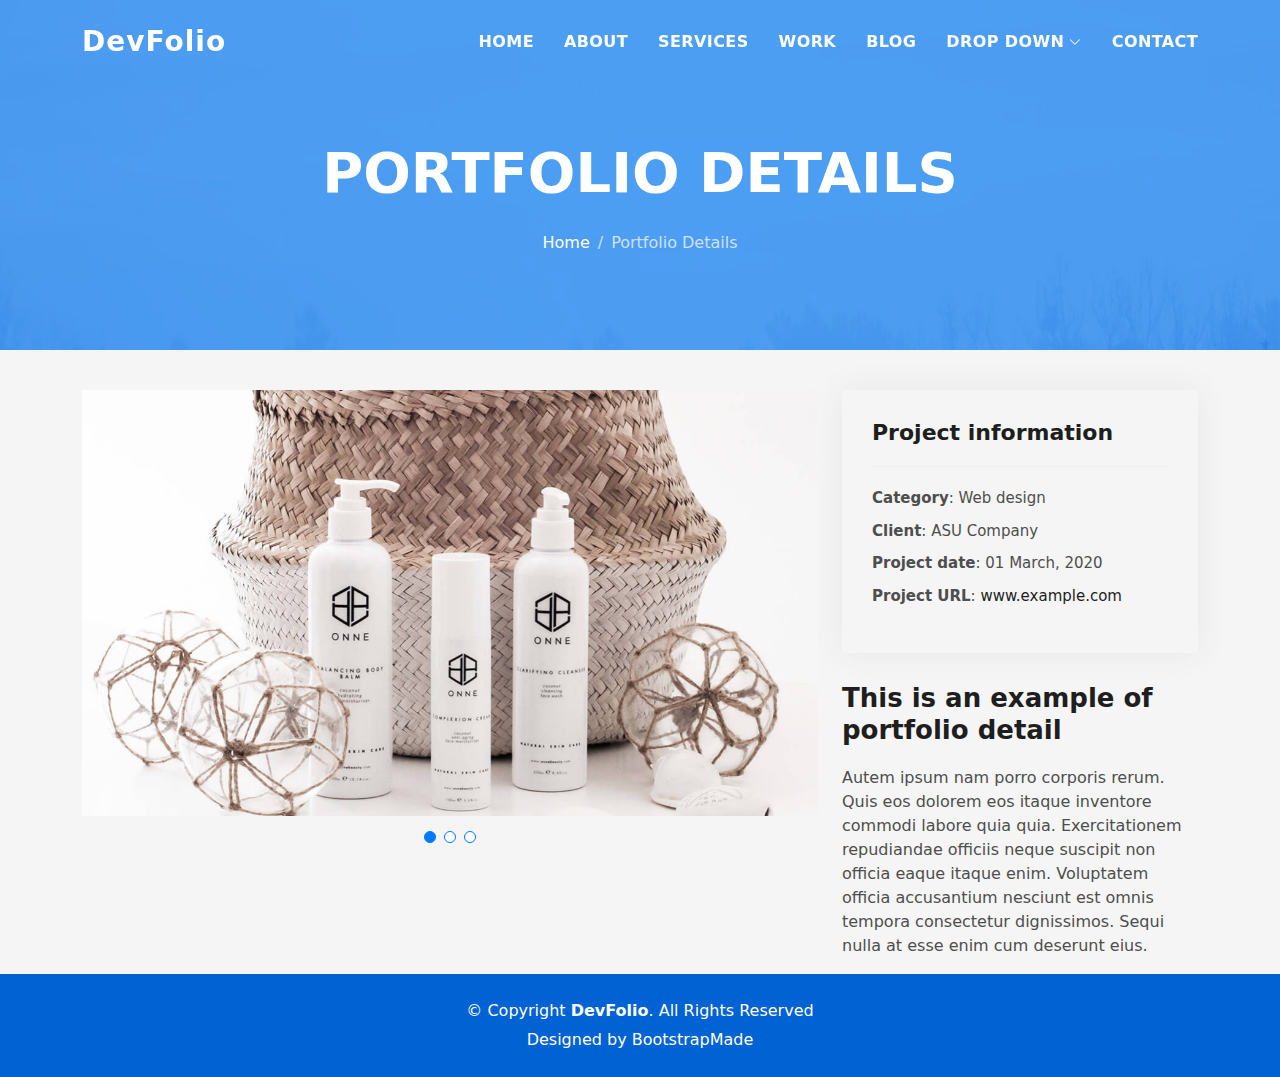
==== portfolio-details.html @ b5150665 "test" ====
<!DOCTYPE html>
<html lang="en">

<head>
  <meta charset="utf-8">
  <meta content="width=device-width, initial-scale=1.0" name="viewport">

  <title>DevFolio Bootstrap Portfolio Template - Portfolio Details</title>
  <meta content="" name="description">
  <meta content="" name="keywords">

  <!-- Favicons -->
  <link href="assets/img/favicon.png" rel="icon">
  <link href="assets/img/apple-touch-icon.png" rel="apple-touch-icon">

  <!-- Vendor CSS Files -->
  <link href="assets/vendor/bootstrap/css/bootstrap.min.css" rel="stylesheet">
  <link href="assets/vendor/bootstrap-icons/bootstrap-icons.css" rel="stylesheet">
  <link href="assets/vendor/glightbox/css/glightbox.min.css" rel="stylesheet">
  <link href="assets/vendor/swiper/swiper-bundle.min.css" rel="stylesheet">

  <!-- Template Main CSS File -->
  <link href="assets/css/style.css" rel="stylesheet">

  <!-- =======================================================
  * Template Name: DevFolio
  * Updated: Jan 29 2024 with Bootstrap v5.3.2
  * Template URL: https://bootstrapmade.com/devfolio-bootstrap-portfolio-html-template/
  * Author: BootstrapMade.com
  * License: https://bootstrapmade.com/license/
  ======================================================== -->
</head>

<body>

  <!-- ======= Header ======= -->
  <header id="header" class="fixed-top">
    <div class="container d-flex align-items-center justify-content-between">

      <h1 class="logo"><a href="index.html">DevFolio</a></h1>
      <!-- Uncomment below if you prefer to use an image logo -->
      <!-- <a href="index.html" class="logo"><img src="assets/img/logo.png" alt="" class="img-fluid"></a>-->

      <nav id="navbar" class="navbar">
        <ul>
          <li><a class="nav-link scrollto " href="#hero">Home</a></li>
          <li><a class="nav-link scrollto" href="#about">About</a></li>
          <li><a class="nav-link scrollto" href="#services">Services</a></li>
          <li><a class="nav-link scrollto " href="#work">Work</a></li>
          <li><a class="nav-link scrollto " href="#blog">Blog</a></li>
          <li class="dropdown"><a href="#"><span>Drop Down</span> <i class="bi bi-chevron-down"></i></a>
            <ul>
              <li><a href="#">Drop Down 1</a></li>
              <li class="dropdown"><a href="#"><span>Deep Drop Down</span> <i class="bi bi-chevron-right"></i></a>
                <ul>
                  <li><a href="#">Deep Drop Down 1</a></li>
                  <li><a href="#">Deep Drop Down 2</a></li>
                  <li><a href="#">Deep Drop Down 3</a></li>
                  <li><a href="#">Deep Drop Down 4</a></li>
                  <li><a href="#">Deep Drop Down 5</a></li>
                </ul>
              </li>
              <li><a href="#">Drop Down 2</a></li>
              <li><a href="#">Drop Down 3</a></li>
              <li><a href="#">Drop Down 4</a></li>
            </ul>
          </li>
          <li><a class="nav-link scrollto" href="#contact">Contact</a></li>
        </ul>
        <i class="bi bi-list mobile-nav-toggle"></i>
      </nav><!-- .navbar -->

    </div>
  </header><!-- End Header -->

  <div class="hero hero-single route bg-image" style="background-image: url(assets/img/overlay-bg.jpg)">
    <div class="overlay-mf"></div>
    <div class="hero-content display-table">
      <div class="table-cell">
        <div class="container">
          <h2 class="hero-title mb-4">Portfolio Details</h2>
          <ol class="breadcrumb d-flex justify-content-center">
            <li class="breadcrumb-item">
              <a href="#">Home</a>
            </li>
            <li class="breadcrumb-item active">Portfolio Details</li>
          </ol>
        </div>
      </div>
    </div>
  </div>

  <main id="main">

    <!-- ======= Portfolio Details Section ======= -->
    <section id="portfolio-details" class="portfolio-details">
      <div class="container">

        <div class="row gy-4">

          <div class="col-lg-8">
            <div class="portfolio-details-slider swiper">
              <div class="swiper-wrapper align-items-center">

                <div class="swiper-slide">
                  <img src="assets/img/portfolio-details-1.jpg" alt="">
                </div>

                <div class="swiper-slide">
                  <img src="assets/img/portfolio-details-2.jpg" alt="">
                </div>

                <div class="swiper-slide">
                  <img src="assets/img/portfolio-details-3.jpg" alt="">
                </div>

              </div>
              <div class="swiper-pagination"></div>
            </div>
          </div>

          <div class="col-lg-4">
            <div class="portfolio-info">
              <h3>Project information</h3>
              <ul>
                <li><strong>Category</strong>: Web design</li>
                <li><strong>Client</strong>: ASU Company</li>
                <li><strong>Project date</strong>: 01 March, 2020</li>
                <li><strong>Project URL</strong>: <a href="#">www.example.com</a></li>
              </ul>
            </div>
            <div class="portfolio-description">
              <h2>This is an example of portfolio detail</h2>
              <p>
                Autem ipsum nam porro corporis rerum. Quis eos dolorem eos itaque inventore commodi labore quia quia. Exercitationem repudiandae officiis neque suscipit non officia eaque itaque enim. Voluptatem officia accusantium nesciunt est omnis tempora consectetur dignissimos. Sequi nulla at esse enim cum deserunt eius.
              </p>
            </div>
          </div>

        </div>

      </div>
    </section><!-- End Portfolio Details Section -->

  </main><!-- End #main -->

  <!-- ======= Footer ======= -->
  <footer>
    <div class="container">
      <div class="row">
        <div class="col-sm-12">
          <div class="copyright-box">
            <p class="copyright">&copy; Copyright <strong>DevFolio</strong>. All Rights Reserved</p>
            <div class="credits">
              <!--
              All the links in the footer should remain intact.
              You can delete the links only if you purchased the pro version.
              Licensing information: https://bootstrapmade.com/license/
              Purchase the pro version with working PHP/AJAX contact form: https://bootstrapmade.com/buy/?theme=DevFolio
            -->
              Designed by <a href="https://bootstrapmade.com/">BootstrapMade</a>
            </div>
          </div>
        </div>
      </div>
    </div>
  </footer><!-- End  Footer -->

  <div id="preloader"></div>
  <a href="#" class="back-to-top d-flex align-items-center justify-content-center"><i class="bi bi-arrow-up-short"></i></a>

  <!-- Vendor JS Files -->
  <script src="assets/vendor/purecounter/purecounter_vanilla.js"></script>
  <script src="assets/vendor/bootstrap/js/bootstrap.bundle.min.js"></script>
  <script src="assets/vendor/glightbox/js/glightbox.min.js"></script>
  <script src="assets/vendor/swiper/swiper-bundle.min.js"></script>
  <script src="assets/vendor/typed.js/typed.umd.js"></script>
  <script src="assets/vendor/php-email-form/validate.js"></script>

  <!-- Template Main JS File -->
  <script src="assets/js/main.js"></script>

</body>

</html>
---- assets/css/style.css ----
/**
* Template Name: DevFolio
* Updated: Jan 29 2024 with Bootstrap v5.3.2
* Template URL: https://bootstrapmade.com/devfolio-bootstrap-portfolio-html-template/
* Author: BootstrapMade.com
* License: https://bootstrapmade.com/license/
*/

/*--------------------------------------------------------------
# General
--------------------------------------------------------------*/
body {
  background-color: #f5f5f5;
  color: #4e4e4e;
}

h1,
h2,
h3,
h4,
h5,
h6 {
  color: #1e1e1e;
}

a {
  color: #1e1e1e;
  text-decoration: none;
  transition: all 0.5s ease-in-out;
}

a:hover {
  color: #0078ff;
  text-decoration: none;
  transition: all 0.5s ease-in-out;
}

.p-r {
  position: relative;
}

.color-a {
  text-decoration: none;
  color: #0078ff;
}

.color-d {
  color: #f5f5f5;
}

.color-text-a {
  text-decoration: none;
  color: #4e4e4e;
}

.box-shadow,
.card-blog,
.work-box,
.service-box,
.paralax-mf {
  box-shadow: 0 13px 8px -10px rgba(0, 0, 0, 0.1);
}

.box-shadow-a,
.button:hover {
  text-decoration: none;
  box-shadow: 0 0 0 4px #cde1f8;
}

.display-5 {
  font-size: 2.5rem;
  font-weight: 300;
  line-height: 1.1;
}

.display-6 {
  font-size: 2rem;
  font-weight: 300;
  line-height: 1.1;
}

.avatar {
  width: 32px;
  height: 32px;
  margin-right: 4px;
  overflow: hidden;
}

.bg-image {
  background-repeat: no-repeat;
  background-attachment: fixed;
  background-size: cover;
  background-position: center center;
}

@media (max-width: 1024px) {
  .bg-image {
    background-attachment: scroll;
  }
}

.overlay-mf {
  background-color: #0078ff;
}

.overlay-mf {
  position: absolute;
  top: 0;
  left: 0px;
  padding: 0;
  height: 100%;
  width: 100%;
  opacity: 0.7;
}

.paralax-mf {
  position: relative;
  padding: 8rem 0;
}

.display-table {
  width: 100%;
  height: 100%;
  display: table;
}

.table-cell {
  display: table-cell;
  vertical-align: middle;
}

/*--/ Sections /--*/
.sect-4 {
  padding: 4rem 0;
}

.sect-pt4 {
  padding-top: 4rem;
}

.sect-mt4 {
  margin-top: 4rem;
}

/*--/ Title s /--*/
.title-s {
  font-weight: 600;
  color: #1e1e1e;
  font-size: 1.1rem;
}

/*--/ Title A /--*/
.title-box {
  margin-bottom: 4rem;
}

.title-a {
  text-decoration: none;
  font-size: 3rem;
  font-weight: bold;
  text-transform: uppercase;
}

.subtitle-a {
  text-decoration: none;
  color: #4e4e4e;
}

.line-mf {
  width: 40px;
  height: 5px;
  background-color: #0078ff;
  margin: 0 auto;
}

/*--/ Title Left /--*/
.title-box-2 {
  margin-bottom: 3rem;
}

.title-left {
  font-size: 2rem;
  position: relative;
}

.title-left:before {
  content: "";
  position: absolute;
  height: 3px;
  background-color: #0078ff;
  width: 100px;
  bottom: -12px;
}

/*------/ Box /------*/
.box-pl2 {
  padding-left: 2rem;
}

.box-shadow-full {
  padding: 3rem 1.25rem;
  position: relative;
  background-color: #fff;
  margin-bottom: 3rem;
  z-index: 2;
  box-shadow: 0 1px 1px 0 rgba(0, 0, 0, 0.06), 0 2px 5px 0 rgba(0, 0, 0, 0.2);
}

@media (min-width: 768px) {
  .box-shadow-full {
    padding: 3rem;
  }
}

/*------/ Socials /------*/
.socials {
  padding: 1.5rem 0;
}

.socials ul li {
  display: inline-block;
}

.socials .ico-circle {
  height: 40px;
  width: 40px;
  font-size: 1.2rem;
  border-radius: 50%;
  line-height: 1.6;
  margin: 0 15px 0 0;
  box-shadow: 0 0 0 3px #0078ff;
  transition: all 500ms ease;
}

.socials .ico-circle:hover {
  background-color: #0078ff;
  color: #fff;
  box-shadow: 0 0 0 3px #cde1f8;
  transition: all 500ms ease;
}

/*------/ Ul resect /------*/
.ul-resect,
.widget-tags ul,
.widget-sidebar .list-sidebar,
.box-comments .list-comments,
.blog-wrapper .post-meta ul,
.list-ico,
.socials ul {
  list-style: none;
  padding-left: 0;
  margin-bottom: 0;
}

.list-ico {
  line-height: 2;
}

.list-ico span {
  color: #0078ff;
  margin-right: 10px;
}

/*------/ Ico Circle /------*/
.ico-circle {
  height: 100px;
  width: 100px;
  font-size: 2rem;
  border-radius: 50%;
  line-height: 1.55;
  margin: 0 auto;
  text-align: center;
  box-shadow: 0 0 0 10px #0078ff;
  display: block;
}

/*------/ Owl Carousel /------*/
.owl-theme .owl-dots {
  text-align: center;
  margin-top: 18px;
}

.owl-theme .owl-dots .owl-dot {
  display: inline-block;
}

.owl-theme .owl-dots .owl-dot span {
  width: 18px;
  height: 7px;
  margin: 5px 5px;
  background: #cde1f8;
  border: 0px solid #cde1f8;
  display: block;
  transition: all 0.6s ease-in-out;
  cursor: pointer;
}

.owl-theme .owl-dots .owl-dot:hover span {
  background-color: #cde1f8;
}

.owl-theme .owl-dots .owl-dot.active span {
  background-color: #1B1B1B;
  width: 25px;
}

/*--/ Scrolltop s /--*/
.scrolltop-mf {
  position: relative;
  display: none;
}

.scrolltop-mf span {
  z-index: 999;
  position: fixed;
  width: 42px;
  height: 42px;
  background-color: #0078ff;
  opacity: 0.7;
  font-size: 1.6rem;
  line-height: 1.5;
  text-align: center;
  color: #fff;
  top: auto;
  left: auto;
  right: 30px;
  bottom: 50px;
  cursor: pointer;
  border-radius: 50%;
}

/*--------------------------------------------------------------
# Back to top button
--------------------------------------------------------------*/
.back-to-top {
  position: fixed;
  visibility: hidden;
  opacity: 0;
  right: 15px;
  bottom: 15px;
  z-index: 996;
  background: #0078ff;
  width: 40px;
  height: 40px;
  border-radius: 50px;
  transition: all 0.4s;
}

.back-to-top i {
  font-size: 28px;
  color: #fff;
  line-height: 0;
}

.back-to-top:hover {
  background: #298eff;
  color: #fff;
}

.back-to-top.active {
  visibility: visible;
  opacity: 1;
}

/*------/ Prelaoder /------*/
#preloader {
  position: fixed;
  top: 0;
  left: 0;
  right: 0;
  bottom: 0;
  z-index: 9999;
  overflow: hidden;
  background: #fff;
}

#preloader:before {
  content: "";
  position: fixed;
  top: calc(50% - 30px);
  left: calc(50% - 30px);
  border: 6px solid #f2f2f2;
  border-top: 6px solid #0078ff;
  border-radius: 50%;
  width: 60px;
  height: 60px;
  animation: animate-preloader 1s linear infinite;
}

@keyframes animate-preloader {
  0% {
    transform: rotate(0deg);
  }

  100% {
    transform: rotate(360deg);
  }
}

/*------/ Button /------*/
.button {
  display: inline-block;
  padding: 0.3rem 0.6rem;
  text-align: center;
  vertical-align: middle;
  -webkit-user-select: none;
  -moz-user-select: none;
  user-select: none;
  font-size: 1rem;
  border-radius: 0.3rem;
  border: 1px solid transparent;
  transition: all 500ms ease;
  cursor: pointer;
}

.button:focus {
  outline: 0;
}

.button:hover {
  background-color: #0062d3;
  color: #fff;
  transition: all 500ms ease;
}

.button-a {
  text-decoration: none;
  background-color: #0078ff;
  color: #fff;
  border-color: #cde1f8;
}

.button-big {
  padding: 0.9rem 2.3rem;
  font-size: 1.2rem;
}

.button-rouded {
  border-radius: 5rem;
}

.btn-lg {
  padding: 0.5rem 1rem;
  font-size: 1.25rem;
  line-height: 1.5;
  border-radius: 0.3rem;
}

/*--------------------------------------------------------------
# Header
--------------------------------------------------------------*/
#header {
  transition: all 0.5s;
  z-index: 997;
  padding: 20px 0;
}

#header .logo {
  font-size: 28px;
  margin: 0;
  padding: 0;
  font-weight: 600;
  letter-spacing: 1px;
}

#header .logo a {
  color: #fff;
}

#header .logo img {
  max-height: 40px;
}

#header.header-scrolled {
  background: rgba(0, 0, 0, 0.9);
  padding: 12px 0;
}

/*--------------------------------------------------------------
# Navigation Menu
--------------------------------------------------------------*/
/**
* Desktop Navigation 
*/
.navbar {
  padding: 0;
}

.navbar ul {
  margin: 0;
  padding: 0;
  display: flex;
  list-style: none;
  align-items: center;
}

.navbar li {
  position: relative;
}

.navbar>ul>li {
  white-space: nowrap;
  padding: 10px 0 10px 30px;
}

.navbar a,
.navbar a:focus {
  display: flex;
  align-items: center;
  justify-content: space-between;
  color: #fff;
  font-size: 16px;
  font-weight: 600;
  padding: 0;
  white-space: nowrap;
  transition: 0.3s;
  letter-spacing: 0.4px;
  position: relative;
  text-transform: uppercase;
}

.navbar a i,
.navbar a:focus i {
  font-size: 12px;
  line-height: 0;
  margin-left: 5px;
}

.navbar>ul>li>a:before {
  content: "";
  position: absolute;
  width: 100%;
  height: 2px;
  bottom: -6px;
  left: 0;
  width: 0;
  background-color: #fff;
  visibility: hidden;
  transition: all 0.3s ease-in-out 0s;
}

.navbar a:hover:before,
.navbar li:hover>a:before,
.navbar .active:before {
  visibility: visible;
  width: 80%;
}

.navbar a:hover,
.navbar .active,
.navbar .active:focus,
.navbar li:hover>a {
  color: #fff;
}

.navbar .dropdown ul {
  display: block;
  position: absolute;
  left: 30px;
  top: calc(100% + 30px);
  margin: 0;
  padding: 10px 0;
  z-index: 99;
  opacity: 0;
  visibility: hidden;
  background: #fff;
  box-shadow: 0px 0px 30px rgba(127, 137, 161, 0.25);
  transition: 0.3s;
}

.navbar .dropdown ul li {
  min-width: 200px;
}

.navbar .dropdown ul a {
  padding: 10px 20px;
  font-size: 14px;
  text-transform: none;
  color: #4e4e4e;
}

.navbar .dropdown ul a i {
  font-size: 12px;
}

.navbar .dropdown ul a:hover,
.navbar .dropdown ul .active:hover,
.navbar .dropdown ul li:hover>a {
  color: #0078ff;
}

.navbar .dropdown:hover>ul {
  opacity: 1;
  top: 100%;
  visibility: visible;
}

.navbar .dropdown .dropdown ul {
  top: 0;
  left: calc(100% - 30px);
  visibility: hidden;
}

.navbar .dropdown .dropdown:hover>ul {
  opacity: 1;
  top: 0;
  left: 100%;
  visibility: visible;
}

@media (max-width: 1366px) {
  .navbar .dropdown .dropdown ul {
    left: -90%;
  }

  .navbar .dropdown .dropdown:hover>ul {
    left: -100%;
  }
}

/**
* Mobile Navigation 
*/
.mobile-nav-toggle {
  color: #fff;
  font-size: 28px;
  cursor: pointer;
  display: none;
  line-height: 0;
  transition: 0.5s;
}

@media (max-width: 991px) {
  .mobile-nav-toggle {
    display: block;
  }

  .navbar ul {
    display: none;
  }
}

.navbar-mobile {
  position: fixed;
  overflow: hidden;
  top: 0;
  right: 0;
  left: 0;
  bottom: 0;
  background: rgba(78, 78, 78, 0.9);
  transition: 0.3s;
  z-index: 999;
}

.navbar-mobile .mobile-nav-toggle {
  position: absolute;
  top: 15px;
  right: 15px;
}

.navbar-mobile ul {
  display: block;
  position: absolute;
  top: 55px;
  right: 15px;
  bottom: 15px;
  left: 15px;
  padding: 10px 0;
  background-color: #fff;
  overflow-y: auto;
  transition: 0.3s;
}

.navbar-mobile>ul>li {
  padding: 0;
}

.navbar-mobile a:hover:before,
.navbar-mobile li:hover>a:before,
.navbar-mobile .active:before {
  visibility: hidden;
}

.navbar-mobile a,
.navbar-mobile a:focus {
  padding: 10px 20px;
  font-size: 15px;
  color: #4e4e4e;
}

.navbar-mobile a:hover,
.navbar-mobile .active,
.navbar-mobile li:hover>a {
  color: #0078ff;
}

.navbar-mobile .getstarted,
.navbar-mobile .getstarted:focus {
  margin: 15px;
}

.navbar-mobile .dropdown ul {
  position: static;
  display: none;
  margin: 10px 20px;
  padding: 10px 0;
  z-index: 99;
  opacity: 1;
  visibility: visible;
  background: #fff;
  box-shadow: 0px 0px 30px rgba(127, 137, 161, 0.25);
}

.navbar-mobile .dropdown ul li {
  min-width: 200px;
}

.navbar-mobile .dropdown ul a {
  padding: 10px 20px;
}

.navbar-mobile .dropdown ul a i {
  font-size: 12px;
}

.navbar-mobile .dropdown ul a:hover,
.navbar-mobile .dropdown ul .active:hover,
.navbar-mobile .dropdown ul li:hover>a {
  color: #0078ff;
}

.navbar-mobile .dropdown>.dropdown-active {
  display: block;
}

/*--------------------------------------------------------------
# Hero Section
--------------------------------------------------------------*/
.hero {
  height: 100vh;
  position: relative;
  color: #fff;
}

.hero .hero-content {
  text-align: center;
  position: absolute;
}

.hero .overlay-itro {
  background-color: rgba(0, 0, 0, 0.6);
  position: absolute;
  top: 0;
  left: 0px;
  padding: 0;
  height: 100%;
  width: 100%;
  opacity: 0.9;
}

.hero .hero-title {
  color: #fff;
  font-weight: 600;
  font-size: 3rem;
}

@media (min-width: 768px) {
  .hero .hero-title {
    font-size: 4.5rem;
  }
}

.hero .hero-subtitle {
  font-size: 1.5rem;
  font-weight: 600;
}

@media (min-width: 768px) {
  .hero .hero-subtitle {
    font-size: 2.5rem;
  }
}

.hero .text-slider-items {
  display: none;
}

.hero-single {
  height: 350px;
}

.hero-single .hero-content {
  margin-top: 30px;
}

.hero-single .hero-title {
  text-transform: uppercase;
  font-size: 3rem;
}

@media (min-width: 768px) {
  .hero-single .hero-title {
    font-size: 3.5rem;
  }
}

.hero-single .breadcrumb {
  background-color: transparent;
  color: #0078ff;
}

.hero-single .breadcrumb .breadcrumb-item:before {
  color: #cde1f8;
}

.hero-single .breadcrumb .breadcrumb-item.active {
  color: #cde1f8;
}

.hero-single .breadcrumb a {
  color: #fff;
}

/*--------------------------------------------------------------
# About
--------------------------------------------------------------*/
.about-mf .box-shadow-full {
  padding-top: 4rem;
  padding-bottom: 4rem;
}

.about-mf .about-img {
  margin-bottom: 2rem;
}

.about-mf .about-img img {
  margin-left: 10px;
}

@media (min-width: 767px) {
  .about-mf .box-pl2 {
    margin-top: 3rem;
    padding-left: 0rem;
  }
}

.skill-mf span {
  color: #4e4e4e;
}

.skill-mf .progress {
  background-color: #cde1f8;
  margin: 0.5rem 0 1.2rem 0;
  border-radius: 0;
  height: 0.7rem;
}

.skill-mf .progress .progress-bar {
  height: 0.7rem;
  background-color: #0078ff;
}

/*--------------------------------------------------------------
# Services
--------------------------------------------------------------*/
.service-box {
  background-color: #fff;
  padding: 2.5rem 1.3rem;
  border-radius: 1rem;
  margin-bottom: 3rem;
  text-align: center;
}

.service-box:hover .ico-circle {
  transition: all 500ms ease;
  color: #fff;
  background-color: #0078ff;
  box-shadow: 0 0 0 10px #cde1f8;
}

.service-box .service-ico {
  margin-bottom: 1rem;
  color: #1e1e1e;
}

.service-box .ico-circle {
  transition: all 500ms ease;
  display: inline-flex;
  align-items: center;
  justify-content: center;
}

.service-box .ico-circle i {
  line-height: 0;
  font-size: 40px;
}

.service-box .s-title {
  font-size: 1.4rem;
  text-transform: uppercase;
  text-align: center;
  padding: 0.4rem 0;
}

.service-box .s-description {
  color: #4e4e4e;
}

/*--------------------------------------------------------------
# Counter
--------------------------------------------------------------*/
.counter-box {
  color: #fff;
  text-align: center;
}

@media (min-width: 577px) {
  .counter-box {
    margin-bottom: 1.8rem;
  }
}

.counter-ico {
  margin-bottom: 1rem;
}

.counter-ico .ico-circle {
  height: 60px;
  width: 60px;
  line-height: 1.5;
  box-shadow: 0 0 0 10px #cde1f8;
}

.counter-num .counter {
  font-size: 2rem;
  margin-bottom: 0;
}

/*--------------------------------------------------------------
# Portfolio
--------------------------------------------------------------*/
.work-box {
  margin-bottom: 3rem;
  -webkit-backface-visibility: hidden;
  backface-visibility: hidden;
  background-color: #fff;
}

.work-box:hover img {
  transform: scale(1.3);
}

.work-img {
  display: block;
  overflow: hidden;
}

.work-img img {
  transition: all 1s;
}

.work-content {
  padding: 2rem 3% 1rem 4%;
}

.work-content .w-more {
  color: #4e4e4e;
  font-size: 0.8rem;
}

.work-content .w-more .w-ctegory {
  color: #0078ff;
}

.work-content .w-like {
  font-size: 2.5rem;
  color: #0078ff;
  float: right;
}

.work-content .w-like a {
  color: #0078ff;
}

.work-content .w-like .num-like {
  font-size: 0.7rem;
}

.w-title {
  font-size: 1.2rem;
}

/*--------------------------------------------------------------
# Portfolio Details
--------------------------------------------------------------*/
.portfolio-details {
  padding-top: 40px;
}

.portfolio-details .portfolio-details-slider img {
  width: 100%;
}

.portfolio-details .portfolio-details-slider .swiper-pagination {
  margin-top: 20px;
  position: relative;
}

.portfolio-details .portfolio-details-slider .swiper-pagination .swiper-pagination-bullet {
  width: 12px;
  height: 12px;
  background-color: #fff;
  opacity: 1;
  border: 1px solid #0078ff;
}

.portfolio-details .portfolio-details-slider .swiper-pagination .swiper-pagination-bullet-active {
  background-color: #0078ff;
}

.portfolio-details .portfolio-info {
  padding: 30px;
  box-shadow: 0px 0 30px rgba(78, 78, 78, 0.08);
}

.portfolio-details .portfolio-info h3 {
  font-size: 22px;
  font-weight: 700;
  margin-bottom: 20px;
  padding-bottom: 20px;
  border-bottom: 1px solid #eee;
}

.portfolio-details .portfolio-info ul {
  list-style: none;
  padding: 0;
  font-size: 15px;
}

.portfolio-details .portfolio-info ul li+li {
  margin-top: 10px;
}

.portfolio-details .portfolio-description {
  padding-top: 30px;
}

.portfolio-details .portfolio-description h2 {
  font-size: 26px;
  font-weight: 700;
  margin-bottom: 20px;
}

.portfolio-details .portfolio-description p {
  padding: 0;
}

/*--------------------------------------------------------------
# Testimonials
--------------------------------------------------------------*/
.testimonial-box {
  color: #fff;
  text-align: center;
}

.testimonial-box .author-test {
  margin-top: 1rem;
}

.testimonial-box .author-test img {
  margin: 0 auto;
}

.testimonial-box .author {
  color: #fff;
  text-transform: uppercase;
  font-weight: 600;
  margin: 1rem 0;
  display: block;
  font-size: 1.4rem;
}

.testimonial-box .comit {
  font-size: 2rem;
  color: #0078ff;
  background-color: #fff;
  width: 52px;
  height: 52px;
  display: block;
  margin: 0 auto;
  border-radius: 50%;
  line-height: 1.6;
}

@media (min-width: 768px) {
  .testimonial-box .description {
    padding: 0 5rem;
  }
}

@media (min-width: 992px) {
  .testimonial-box .description {
    padding: 0 8rem;
  }
}

@media (min-width: 1200px) {
  .testimonial-box .description {
    padding: 0 13rem;
  }
}

.swiper-pagination {
  margin-top: 20px;
  position: relative;
}

.swiper-pagination .swiper-pagination-bullet {
  width: 12px;
  height: 12px;
  background-color: rgba(255, 255, 255, 0.4);
  opacity: 1;
}

.swiper-pagination .swiper-pagination-bullet-active {
  background-color: #fff;
}

/*--------------------------------------------------------------
# Contact
--------------------------------------------------------------*/
.footer-paralax {
  padding: 4rem 0 0 0;
}

.contact-mf {
  margin-top: 4rem;
}

@media (min-width: 767px) {
  .contact-mf .box-pl2 {
    margin-top: 3rem;
    padding-left: 0rem;
  }
}

.php-email-form .error-message {
  display: none;
  color: #fff;
  background: #ed3c0d;
  text-align: center;
  padding: 15px;
  font-weight: 600;
}

.php-email-form .sent-message {
  display: none;
  color: #fff;
  background: #18d26e;
  text-align: center;
  padding: 15px;
  font-weight: 600;
}

.php-email-form .loading {
  display: none;
  background: #fff;
  text-align: center;
  padding: 15px;
}

.php-email-form .loading:before {
  content: "";
  display: inline-block;
  border-radius: 50%;
  width: 24px;
  height: 24px;
  margin: 0 10px -6px 0;
  border: 3px solid #18d26e;
  border-top-color: #eee;
  animation: animate-loading 1s linear infinite;
}

.php-email-form input,
.php-email-form textarea {
  border-radius: 0;
  box-shadow: none;
  font-size: 14px;
}

.php-email-form input:focus,
.php-email-form textarea:focus {
  border-color: #0078ff;
}

.php-email-form input {
  padding: 10px 15px;
}

.php-email-form textarea {
  padding: 12px 15px;
  margin-bottom: 0;
}

.php-email-form button[type=submit] {
  background: #0078ff;
  border: 0;
  padding: 10px 24px;
  color: #fff;
  transition: 0.4s;
}

.php-email-form button[type=submit]:hover {
  background: #3393ff;
}

@keyframes animate-loading {
  0% {
    transform: rotate(0deg);
  }

  100% {
    transform: rotate(360deg);
  }
}

/*--------------------------------------------------------------
# Blog
--------------------------------------------------------------*/
@media (min-width: 767px) {
  .card-blog {
    margin-bottom: 3rem;
  }
}

.card-blog .card-body {
  position: relative;
}

.card-blog .card-category-box {
  position: absolute;
  text-align: center;
  top: -16px;
  left: 15px;
  right: 15px;
  line-height: 25px;
  overflow: hidden;
}

.card-blog .card-category {
  display: inline-block;
  color: #fff;
  padding: 0 15px 5px;
  overflow: hidden;
  background-color: #0078ff;
  border-radius: 4px;
}

.card-blog .card-category .category {
  color: #fff;
  display: inline-block;
  text-transform: uppercase;
  font-size: 0.7rem;
  letter-spacing: 0.1px;
  margin-bottom: 0;
}

.card-blog .card-title {
  font-size: 1.3rem;
  margin-top: 0.6rem;
}

.card-blog .card-description {
  color: #4e4e4e;
}

.card-blog .post-author {
  display: inline-block;
}

.card-blog .post-date {
  color: #4e4e4e;
  display: inline-block;
  float: right;
}

/*--------------------------------------------------------------
# Blog Single
--------------------------------------------------------------*/
.post-box,
.form-comments,
.box-comments,
.widget-sidebar {
  padding: 2rem;
  background-color: #fff;
  margin-bottom: 3rem;
}

@media (min-width: 768px) {

  .post-box,
  .form-comments,
  .box-comments,
  .widget-sidebar {
    padding: 3rem;
  }
}

.blog-wrapper .article-title {
  font-size: 1.5rem;
}

@media (min-width: 768px) {
  .blog-wrapper .article-title {
    font-size: 1.9rem;
  }
}

.blog-wrapper .post-meta {
  margin: 1rem 0;
}

.blog-wrapper .post-meta ul {
  border-left: 4px solid #0078ff;
  margin-top: 1rem;
}

.blog-wrapper .post-meta ul li {
  display: inline-block;
  margin-left: 15px;
}

.blog-wrapper .post-meta ul a {
  color: #0078ff;
}

.blog-wrapper .post-meta ul span {
  color: #1e1e1e;
}

.blog-wrapper .blockquote {
  border-left: 4px solid #0078ff;
  padding: 18px;
  font-style: italic;
}

/*------/ Comments /------*/
.box-comments .list-comments li {
  padding-bottom: 40px;
}

.box-comments .list-comments .comment-avatar {
  display: table-cell;
  vertical-align: top;
}

.box-comments .list-comments .comment-avatar img {
  width: 80px;
  height: 80px;
}

.box-comments .list-comments .comment-author {
  font-size: 1.3rem;
}

@media (min-width: 768px) {
  .box-comments .list-comments .comment-author {
    font-size: 1.5rem;
  }
}

.box-comments .list-comments .comment-details {
  display: table-cell;
  vertical-align: top;
  padding-left: 25px;
}

.box-comments .list-comments a {
  color: #0078ff;
}

.box-comments .list-comments span {
  color: #1e1e1e;
  font-style: italic;
}

.box-comments .comment-children {
  margin-left: 40px;
}

/*------/ Sidebar /------*/
.widget-sidebar .sidebar-title {
  font-size: 1.6rem;
  font-weight: 600;
  border-left: 5px solid #0078ff;
  padding-left: 15px;
  text-transform: uppercase;
  margin-bottom: 1.5rem;
}

.widget-sidebar .list-sidebar li {
  position: relative;
  padding: 6px 0 6px 24px;
}

.widget-sidebar .list-sidebar li:before {
  position: absolute;
  content: "";
  width: 10px;
  height: 1px;
  left: 0;
  background-color: #0078ff;
  top: 20px;
}

.sidebar-search input {
  background-color: #fff;
  border-radius: 0;
  transition: all 0.5s ease-in-out;
}

.sidebar-search .btn-search {
  background-color: #0078ff;
  border-color: #0078ff;
  border-radius: 0;
  padding-left: 20px;
  padding-right: 20px;
}

.widget-tags ul li {
  display: inline-block;
  background-color: #0078ff;
  padding: 0.2rem 0.6rem;
  margin-bottom: 0.5rem;
  border-radius: 15px;
}

.widget-tags ul li a {
  color: #fff;
}

/*--------------------------------------------------------------
# Footer
--------------------------------------------------------------*/
footer {
  text-align: center;
  color: #fff;
  padding: 25px 0;
  background: #0062d3;
}

footer .copyright {
  margin-bottom: 0.3rem;
}

footer .credits {
  margin-bottom: 0;
}

footer .credits a {
  color: #fff;
}
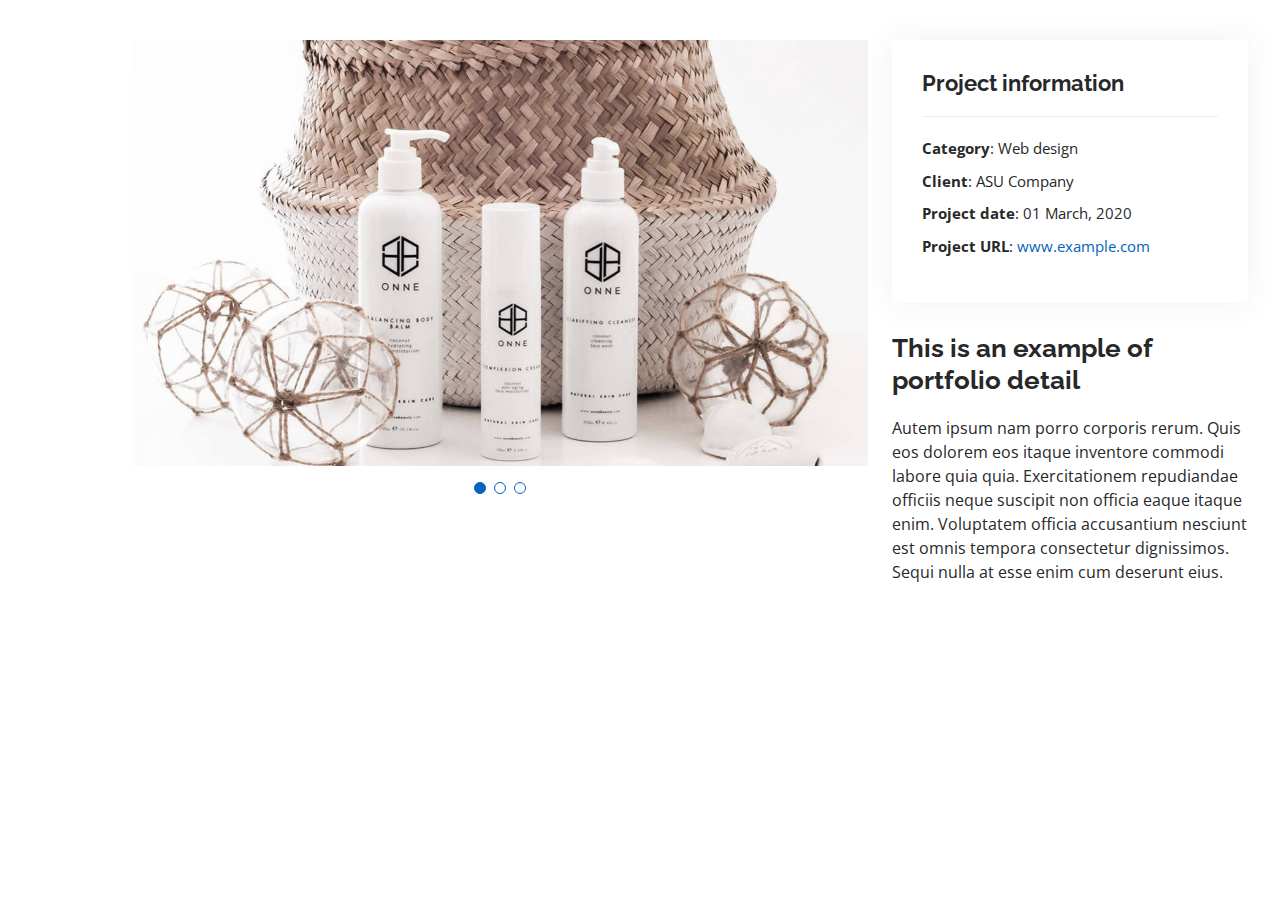
==== commit b626f1ca: "test" ====
--- a/portfolio-details.html
+++ b/portfolio-details.html
@@ -5,7 +5,7 @@
   <meta charset="utf-8">
   <meta content="width=device-width, initial-scale=1.0" name="viewport">
 
-  <title>DevFolio Bootstrap Portfolio Template - Portfolio Details</title>
+  <title>Portfolio Details - Personal Bootstrap Template</title>
   <meta content="" name="description">
   <meta content="" name="keywords">
 
@@ -13,9 +13,14 @@
   <link href="assets/img/favicon.png" rel="icon">
   <link href="assets/img/apple-touch-icon.png" rel="apple-touch-icon">
 
+  <!-- Google Fonts -->
+  <link href="https://fonts.googleapis.com/css?family=Open+Sans:300,300i,400,400i,600,600i,700,700i|Raleway:300,300i,400,400i,500,500i,600,600i,700,700i|Poppins:300,300i,400,400i,500,500i,600,600i,700,700i" rel="stylesheet">
+
   <!-- Vendor CSS Files -->
+  <link href="assets/vendor/aos/aos.css" rel="stylesheet">
   <link href="assets/vendor/bootstrap/css/bootstrap.min.css" rel="stylesheet">
   <link href="assets/vendor/bootstrap-icons/bootstrap-icons.css" rel="stylesheet">
+  <link href="assets/vendor/boxicons/css/boxicons.min.css" rel="stylesheet">
   <link href="assets/vendor/glightbox/css/glightbox.min.css" rel="stylesheet">
   <link href="assets/vendor/swiper/swiper-bundle.min.css" rel="stylesheet">
 
@@ -23,72 +28,15 @@
   <link href="assets/css/style.css" rel="stylesheet">
 
   <!-- =======================================================
-  * Template Name: DevFolio
+  * Template Name: MyResume
   * Updated: Jan 29 2024 with Bootstrap v5.3.2
-  * Template URL: https://bootstrapmade.com/devfolio-bootstrap-portfolio-html-template/
+  * Template URL: https://bootstrapmade.com/free-html-bootstrap-template-my-resume/
   * Author: BootstrapMade.com
   * License: https://bootstrapmade.com/license/
   ======================================================== -->
 </head>
 
 <body>
-
-  <!-- ======= Header ======= -->
-  <header id="header" class="fixed-top">
-    <div class="container d-flex align-items-center justify-content-between">
-
-      <h1 class="logo"><a href="index.html">DevFolio</a></h1>
-      <!-- Uncomment below if you prefer to use an image logo -->
-      <!-- <a href="index.html" class="logo"><img src="assets/img/logo.png" alt="" class="img-fluid"></a>-->
-
-      <nav id="navbar" class="navbar">
-        <ul>
-          <li><a class="nav-link scrollto " href="#hero">Home</a></li>
-          <li><a class="nav-link scrollto" href="#about">About</a></li>
-          <li><a class="nav-link scrollto" href="#services">Services</a></li>
-          <li><a class="nav-link scrollto " href="#work">Work</a></li>
-          <li><a class="nav-link scrollto " href="#blog">Blog</a></li>
-          <li class="dropdown"><a href="#"><span>Drop Down</span> <i class="bi bi-chevron-down"></i></a>
-            <ul>
-              <li><a href="#">Drop Down 1</a></li>
-              <li class="dropdown"><a href="#"><span>Deep Drop Down</span> <i class="bi bi-chevron-right"></i></a>
-                <ul>
-                  <li><a href="#">Deep Drop Down 1</a></li>
-                  <li><a href="#">Deep Drop Down 2</a></li>
-                  <li><a href="#">Deep Drop Down 3</a></li>
-                  <li><a href="#">Deep Drop Down 4</a></li>
-                  <li><a href="#">Deep Drop Down 5</a></li>
-                </ul>
-              </li>
-              <li><a href="#">Drop Down 2</a></li>
-              <li><a href="#">Drop Down 3</a></li>
-              <li><a href="#">Drop Down 4</a></li>
-            </ul>
-          </li>
-          <li><a class="nav-link scrollto" href="#contact">Contact</a></li>
-        </ul>
-        <i class="bi bi-list mobile-nav-toggle"></i>
-      </nav><!-- .navbar -->
-
-    </div>
-  </header><!-- End Header -->
-
-  <div class="hero hero-single route bg-image" style="background-image: url(assets/img/overlay-bg.jpg)">
-    <div class="overlay-mf"></div>
-    <div class="hero-content display-table">
-      <div class="table-cell">
-        <div class="container">
-          <h2 class="hero-title mb-4">Portfolio Details</h2>
-          <ol class="breadcrumb d-flex justify-content-center">
-            <li class="breadcrumb-item">
-              <a href="#">Home</a>
-            </li>
-            <li class="breadcrumb-item active">Portfolio Details</li>
-          </ol>
-        </div>
-      </div>
-    </div>
-  </div>
 
   <main id="main">
 
@@ -103,15 +51,15 @@
               <div class="swiper-wrapper align-items-center">
 
                 <div class="swiper-slide">
-                  <img src="assets/img/portfolio-details-1.jpg" alt="">
+                  <img src="assets/img/portfolio/portfolio-details-1.jpg" alt="">
                 </div>
 
                 <div class="swiper-slide">
-                  <img src="assets/img/portfolio-details-2.jpg" alt="">
+                  <img src="assets/img/portfolio/portfolio-details-2.jpg" alt="">
                 </div>
 
                 <div class="swiper-slide">
-                  <img src="assets/img/portfolio-details-3.jpg" alt="">
+                  <img src="assets/img/portfolio/portfolio-details-3.jpg" alt="">
                 </div>
 
               </div>
@@ -144,37 +92,18 @@
 
   </main><!-- End #main -->
 
-  <!-- ======= Footer ======= -->
-  <footer>
-    <div class="container">
-      <div class="row">
-        <div class="col-sm-12">
-          <div class="copyright-box">
-            <p class="copyright">&copy; Copyright <strong>DevFolio</strong>. All Rights Reserved</p>
-            <div class="credits">
-              <!--
-              All the links in the footer should remain intact.
-              You can delete the links only if you purchased the pro version.
-              Licensing information: https://bootstrapmade.com/license/
-              Purchase the pro version with working PHP/AJAX contact form: https://bootstrapmade.com/buy/?theme=DevFolio
-            -->
-              Designed by <a href="https://bootstrapmade.com/">BootstrapMade</a>
-            </div>
-          </div>
-        </div>
-      </div>
-    </div>
-  </footer><!-- End  Footer -->
-
   <div id="preloader"></div>
   <a href="#" class="back-to-top d-flex align-items-center justify-content-center"><i class="bi bi-arrow-up-short"></i></a>
 
   <!-- Vendor JS Files -->
   <script src="assets/vendor/purecounter/purecounter_vanilla.js"></script>
+  <script src="assets/vendor/aos/aos.js"></script>
   <script src="assets/vendor/bootstrap/js/bootstrap.bundle.min.js"></script>
   <script src="assets/vendor/glightbox/js/glightbox.min.js"></script>
+  <script src="assets/vendor/isotope-layout/isotope.pkgd.min.js"></script>
   <script src="assets/vendor/swiper/swiper-bundle.min.js"></script>
   <script src="assets/vendor/typed.js/typed.umd.js"></script>
+  <script src="assets/vendor/waypoints/noframework.waypoints.js"></script>
   <script src="assets/vendor/php-email-form/validate.js"></script>
 
   <!-- Template Main JS File -->
--- a/assets/css/style.css
+++ b/assets/css/style.css
@@ -1,7 +1,7 @@
 /**
-* Template Name: DevFolio
+* Template Name: MyResume
 * Updated: Jan 29 2024 with Bootstrap v5.3.2
-* Template URL: https://bootstrapmade.com/devfolio-bootstrap-portfolio-html-template/
+* Template URL: https://bootstrapmade.com/free-html-bootstrap-template-my-resume/
 * Author: BootstrapMade.com
 * License: https://bootstrapmade.com/license/
 */
@@ -10,8 +10,18 @@
 # General
 --------------------------------------------------------------*/
 body {
-  background-color: #f5f5f5;
-  color: #4e4e4e;
+  font-family: "Open Sans", sans-serif;
+  color: #272829;
+}
+
+a {
+  color: #0563bb;
+  text-decoration: none;
+}
+
+a:hover {
+  color: #067ded;
+  text-decoration: none;
 }
 
 h1,
@@ -20,313 +30,7 @@
 h4,
 h5,
 h6 {
-  color: #1e1e1e;
-}
-
-a {
-  color: #1e1e1e;
-  text-decoration: none;
-  transition: all 0.5s ease-in-out;
-}
-
-a:hover {
-  color: #0078ff;
-  text-decoration: none;
-  transition: all 0.5s ease-in-out;
-}
-
-.p-r {
-  position: relative;
-}
-
-.color-a {
-  text-decoration: none;
-  color: #0078ff;
-}
-
-.color-d {
-  color: #f5f5f5;
-}
-
-.color-text-a {
-  text-decoration: none;
-  color: #4e4e4e;
-}
-
-.box-shadow,
-.card-blog,
-.work-box,
-.service-box,
-.paralax-mf {
-  box-shadow: 0 13px 8px -10px rgba(0, 0, 0, 0.1);
-}
-
-.box-shadow-a,
-.button:hover {
-  text-decoration: none;
-  box-shadow: 0 0 0 4px #cde1f8;
-}
-
-.display-5 {
-  font-size: 2.5rem;
-  font-weight: 300;
-  line-height: 1.1;
-}
-
-.display-6 {
-  font-size: 2rem;
-  font-weight: 300;
-  line-height: 1.1;
-}
-
-.avatar {
-  width: 32px;
-  height: 32px;
-  margin-right: 4px;
-  overflow: hidden;
-}
-
-.bg-image {
-  background-repeat: no-repeat;
-  background-attachment: fixed;
-  background-size: cover;
-  background-position: center center;
-}
-
-@media (max-width: 1024px) {
-  .bg-image {
-    background-attachment: scroll;
-  }
-}
-
-.overlay-mf {
-  background-color: #0078ff;
-}
-
-.overlay-mf {
-  position: absolute;
-  top: 0;
-  left: 0px;
-  padding: 0;
-  height: 100%;
-  width: 100%;
-  opacity: 0.7;
-}
-
-.paralax-mf {
-  position: relative;
-  padding: 8rem 0;
-}
-
-.display-table {
-  width: 100%;
-  height: 100%;
-  display: table;
-}
-
-.table-cell {
-  display: table-cell;
-  vertical-align: middle;
-}
-
-/*--/ Sections /--*/
-.sect-4 {
-  padding: 4rem 0;
-}
-
-.sect-pt4 {
-  padding-top: 4rem;
-}
-
-.sect-mt4 {
-  margin-top: 4rem;
-}
-
-/*--/ Title s /--*/
-.title-s {
-  font-weight: 600;
-  color: #1e1e1e;
-  font-size: 1.1rem;
-}
-
-/*--/ Title A /--*/
-.title-box {
-  margin-bottom: 4rem;
-}
-
-.title-a {
-  text-decoration: none;
-  font-size: 3rem;
-  font-weight: bold;
-  text-transform: uppercase;
-}
-
-.subtitle-a {
-  text-decoration: none;
-  color: #4e4e4e;
-}
-
-.line-mf {
-  width: 40px;
-  height: 5px;
-  background-color: #0078ff;
-  margin: 0 auto;
-}
-
-/*--/ Title Left /--*/
-.title-box-2 {
-  margin-bottom: 3rem;
-}
-
-.title-left {
-  font-size: 2rem;
-  position: relative;
-}
-
-.title-left:before {
-  content: "";
-  position: absolute;
-  height: 3px;
-  background-color: #0078ff;
-  width: 100px;
-  bottom: -12px;
-}
-
-/*------/ Box /------*/
-.box-pl2 {
-  padding-left: 2rem;
-}
-
-.box-shadow-full {
-  padding: 3rem 1.25rem;
-  position: relative;
-  background-color: #fff;
-  margin-bottom: 3rem;
-  z-index: 2;
-  box-shadow: 0 1px 1px 0 rgba(0, 0, 0, 0.06), 0 2px 5px 0 rgba(0, 0, 0, 0.2);
-}
-
-@media (min-width: 768px) {
-  .box-shadow-full {
-    padding: 3rem;
-  }
-}
-
-/*------/ Socials /------*/
-.socials {
-  padding: 1.5rem 0;
-}
-
-.socials ul li {
-  display: inline-block;
-}
-
-.socials .ico-circle {
-  height: 40px;
-  width: 40px;
-  font-size: 1.2rem;
-  border-radius: 50%;
-  line-height: 1.6;
-  margin: 0 15px 0 0;
-  box-shadow: 0 0 0 3px #0078ff;
-  transition: all 500ms ease;
-}
-
-.socials .ico-circle:hover {
-  background-color: #0078ff;
-  color: #fff;
-  box-shadow: 0 0 0 3px #cde1f8;
-  transition: all 500ms ease;
-}
-
-/*------/ Ul resect /------*/
-.ul-resect,
-.widget-tags ul,
-.widget-sidebar .list-sidebar,
-.box-comments .list-comments,
-.blog-wrapper .post-meta ul,
-.list-ico,
-.socials ul {
-  list-style: none;
-  padding-left: 0;
-  margin-bottom: 0;
-}
-
-.list-ico {
-  line-height: 2;
-}
-
-.list-ico span {
-  color: #0078ff;
-  margin-right: 10px;
-}
-
-/*------/ Ico Circle /------*/
-.ico-circle {
-  height: 100px;
-  width: 100px;
-  font-size: 2rem;
-  border-radius: 50%;
-  line-height: 1.55;
-  margin: 0 auto;
-  text-align: center;
-  box-shadow: 0 0 0 10px #0078ff;
-  display: block;
-}
-
-/*------/ Owl Carousel /------*/
-.owl-theme .owl-dots {
-  text-align: center;
-  margin-top: 18px;
-}
-
-.owl-theme .owl-dots .owl-dot {
-  display: inline-block;
-}
-
-.owl-theme .owl-dots .owl-dot span {
-  width: 18px;
-  height: 7px;
-  margin: 5px 5px;
-  background: #cde1f8;
-  border: 0px solid #cde1f8;
-  display: block;
-  transition: all 0.6s ease-in-out;
-  cursor: pointer;
-}
-
-.owl-theme .owl-dots .owl-dot:hover span {
-  background-color: #cde1f8;
-}
-
-.owl-theme .owl-dots .owl-dot.active span {
-  background-color: #1B1B1B;
-  width: 25px;
-}
-
-/*--/ Scrolltop s /--*/
-.scrolltop-mf {
-  position: relative;
-  display: none;
-}
-
-.scrolltop-mf span {
-  z-index: 999;
-  position: fixed;
-  width: 42px;
-  height: 42px;
-  background-color: #0078ff;
-  opacity: 0.7;
-  font-size: 1.6rem;
-  line-height: 1.5;
-  text-align: center;
-  color: #fff;
-  top: auto;
-  left: auto;
-  right: 30px;
-  bottom: 50px;
-  cursor: pointer;
-  border-radius: 50%;
+  font-family: "Raleway", sans-serif;
 }
 
 /*--------------------------------------------------------------
@@ -339,7 +43,7 @@
   right: 15px;
   bottom: 15px;
   z-index: 996;
-  background: #0078ff;
+  background: #0563bb;
   width: 40px;
   height: 40px;
   border-radius: 50px;
@@ -353,7 +57,7 @@
 }
 
 .back-to-top:hover {
-  background: #298eff;
+  background: #0678e3;
   color: #fff;
 }
 
@@ -362,7 +66,9 @@
   opacity: 1;
 }
 
-/*------/ Prelaoder /------*/
+/*--------------------------------------------------------------
+# Preloader
+--------------------------------------------------------------*/
 #preloader {
   position: fixed;
   top: 0;
@@ -379,8 +85,9 @@
   position: fixed;
   top: calc(50% - 30px);
   left: calc(50% - 30px);
-  border: 6px solid #f2f2f2;
-  border-top: 6px solid #0078ff;
+  border: 6px solid #0563bb;
+  border-top-color: #fff;
+  border-bottom-color: #fff;
   border-radius: 50%;
   width: 60px;
   height: 60px;
@@ -397,83 +104,42 @@
   }
 }
 
-/*------/ Button /------*/
-.button {
-  display: inline-block;
-  padding: 0.3rem 0.6rem;
-  text-align: center;
-  vertical-align: middle;
-  -webkit-user-select: none;
-  -moz-user-select: none;
-  user-select: none;
-  font-size: 1rem;
-  border-radius: 0.3rem;
-  border: 1px solid transparent;
-  transition: all 500ms ease;
-  cursor: pointer;
-}
-
-.button:focus {
-  outline: 0;
-}
-
-.button:hover {
-  background-color: #0062d3;
-  color: #fff;
-  transition: all 500ms ease;
-}
-
-.button-a {
-  text-decoration: none;
-  background-color: #0078ff;
-  color: #fff;
-  border-color: #cde1f8;
-}
-
-.button-big {
-  padding: 0.9rem 2.3rem;
-  font-size: 1.2rem;
-}
-
-.button-rouded {
-  border-radius: 5rem;
-}
-
-.btn-lg {
-  padding: 0.5rem 1rem;
-  font-size: 1.25rem;
-  line-height: 1.5;
-  border-radius: 0.3rem;
+/*--------------------------------------------------------------
+# Disable aos animation delay on mobile devices
+--------------------------------------------------------------*/
+@media screen and (max-width: 768px) {
+  [data-aos-delay] {
+    transition-delay: 0 !important;
+  }
 }
 
 /*--------------------------------------------------------------
 # Header
 --------------------------------------------------------------*/
 #header {
+  position: fixed;
+  top: 0;
+  left: 0;
+  bottom: 0;
+  z-index: 9997;
   transition: all 0.5s;
-  z-index: 997;
-  padding: 20px 0;
-}
-
-#header .logo {
-  font-size: 28px;
-  margin: 0;
-  padding: 0;
-  font-weight: 600;
-  letter-spacing: 1px;
-}
-
-#header .logo a {
-  color: #fff;
-}
-
-#header .logo img {
-  max-height: 40px;
-}
-
-#header.header-scrolled {
-  background: rgba(0, 0, 0, 0.9);
-  padding: 12px 0;
+  padding: 15px;
+  overflow-y: auto;
+}
+
+@media (max-width: 991px) {
+  #header {
+    width: 300px;
+    background: #fff;
+    border-right: 1px solid #e6e9ec;
+    left: -300px;
+  }
+}
+
+@media (min-width: 991px) {
+  #main {
+    margin-left: 100px;
+  }
 }
 
 /*--------------------------------------------------------------
@@ -482,512 +148,585 @@
 /**
 * Desktop Navigation 
 */
-.navbar {
+.nav-menu {
   padding: 0;
-}
-
-.navbar ul {
+  display: block;
+}
+
+.nav-menu * {
   margin: 0;
   padding: 0;
-  display: flex;
   list-style: none;
-  align-items: center;
-}
-
-.navbar li {
+}
+
+.nav-menu>ul>li {
   position: relative;
-}
-
-.navbar>ul>li {
   white-space: nowrap;
-  padding: 10px 0 10px 30px;
-}
-
-.navbar a,
-.navbar a:focus {
+}
+
+.nav-menu a,
+.nav-menu a:focus {
   display: flex;
   align-items: center;
-  justify-content: space-between;
-  color: #fff;
-  font-size: 16px;
-  font-weight: 600;
-  padding: 0;
-  white-space: nowrap;
+  color: #45505b;
+  padding: 10px 18px;
+  margin-bottom: 8px;
   transition: 0.3s;
-  letter-spacing: 0.4px;
-  position: relative;
-  text-transform: uppercase;
-}
-
-.navbar a i,
-.navbar a:focus i {
-  font-size: 12px;
-  line-height: 0;
-  margin-left: 5px;
-}
-
-.navbar>ul>li>a:before {
-  content: "";
-  position: absolute;
+  font-size: 15px;
+  border-radius: 50px;
+  background: #f2f3f5;
+  height: 56px;
   width: 100%;
-  height: 2px;
-  bottom: -6px;
-  left: 0;
-  width: 0;
-  background-color: #fff;
-  visibility: hidden;
-  transition: all 0.3s ease-in-out 0s;
-}
-
-.navbar a:hover:before,
-.navbar li:hover>a:before,
-.navbar .active:before {
-  visibility: visible;
-  width: 80%;
-}
-
-.navbar a:hover,
-.navbar .active,
-.navbar .active:focus,
-.navbar li:hover>a {
-  color: #fff;
-}
-
-.navbar .dropdown ul {
+  overflow: hidden;
+  transition: 0.3s;
+}
+
+.nav-menu a i,
+.nav-menu a:focus i {
+  font-size: 20px;
+}
+
+.nav-menu a span,
+.nav-menu a:focus span {
+  padding: 0 5px 0 7px;
+  color: #45505b;
+}
+
+@media (min-width: 992px) {
+
+  .nav-menu a,
+  .nav-menu a:focus {
+    width: 56px;
+  }
+
+  .nav-menu a span,
+  .nav-menu a:focus span {
+    display: none;
+    color: #fff;
+  }
+}
+
+.nav-menu a:hover,
+.nav-menu .active,
+.nav-menu .active:focus,
+.nav-menu li:hover>a {
+  color: #fff;
+  background: #0563bb;
+}
+
+.nav-menu a:hover span,
+.nav-menu .active span,
+.nav-menu .active:focus span,
+.nav-menu li:hover>a span {
+  color: #fff;
+}
+
+.nav-menu a:hover,
+.nav-menu li:hover>a {
+  width: 100%;
+  color: #fff;
+}
+
+.nav-menu a:hover span,
+.nav-menu li:hover>a span {
   display: block;
-  position: absolute;
-  left: 30px;
-  top: calc(100% + 30px);
-  margin: 0;
-  padding: 10px 0;
-  z-index: 99;
-  opacity: 0;
-  visibility: hidden;
-  background: #fff;
-  box-shadow: 0px 0px 30px rgba(127, 137, 161, 0.25);
-  transition: 0.3s;
-}
-
-.navbar .dropdown ul li {
-  min-width: 200px;
-}
-
-.navbar .dropdown ul a {
-  padding: 10px 20px;
-  font-size: 14px;
-  text-transform: none;
-  color: #4e4e4e;
-}
-
-.navbar .dropdown ul a i {
-  font-size: 12px;
-}
-
-.navbar .dropdown ul a:hover,
-.navbar .dropdown ul .active:hover,
-.navbar .dropdown ul li:hover>a {
-  color: #0078ff;
-}
-
-.navbar .dropdown:hover>ul {
-  opacity: 1;
-  top: 100%;
-  visibility: visible;
-}
-
-.navbar .dropdown .dropdown ul {
-  top: 0;
-  left: calc(100% - 30px);
-  visibility: hidden;
-}
-
-.navbar .dropdown .dropdown:hover>ul {
-  opacity: 1;
-  top: 0;
-  left: 100%;
-  visibility: visible;
-}
-
-@media (max-width: 1366px) {
-  .navbar .dropdown .dropdown ul {
-    left: -90%;
-  }
-
-  .navbar .dropdown .dropdown:hover>ul {
-    left: -100%;
-  }
 }
 
 /**
 * Mobile Navigation 
 */
 .mobile-nav-toggle {
-  color: #fff;
+  position: fixed;
+  right: 10px;
+  top: 10px;
+  z-index: 9998;
+  border: 0;
+  background: none;
   font-size: 28px;
+  transition: all 0.4s;
+  outline: none !important;
+  line-height: 0;
   cursor: pointer;
-  display: none;
+  border-radius: 50px;
+  padding: 5px;
+}
+
+.mobile-nav-toggle i {
+  color: #45505b;
+}
+
+.mobile-nav-active {
+  overflow: hidden;
+}
+
+.mobile-nav-active #header {
+  left: 0;
+}
+
+.mobile-nav-active .mobile-nav-toggle {
+  color: #fff;
+  background-color: #0563bb;
+}
+
+/*--------------------------------------------------------------
+# Hero Section
+--------------------------------------------------------------*/
+#hero {
+  width: 100%;
+  height: 100vh;
+  background: url("../img/hero-bg.jpg") top right no-repeat;
+  background-size: cover;
+  position: relative;
+}
+
+@media (min-width: 992px) {
+  #hero {
+    padding-left: 160px;
+  }
+}
+
+#hero:before {
+  content: "";
+  background: rgba(255, 255, 255, 0.8);
+  position: absolute;
+  bottom: 0;
+  top: 0;
+  left: 0;
+  right: 0;
+}
+
+#hero h1 {
+  margin: 0;
+  font-size: 64px;
+  font-weight: 700;
+  line-height: 56px;
+  color: #45505b;
+}
+
+#hero p {
+  color: #45505b;
+  margin: 15px 0 0 0;
+  font-size: 26px;
+  font-family: "Poppins", sans-serif;
+}
+
+#hero p span {
+  color: #0563bb;
+  letter-spacing: 1px;
+}
+
+#hero .social-links {
+  margin-top: 30px;
+}
+
+#hero .social-links a {
+  font-size: 24px;
+  display: inline-block;
+  color: #45505b;
+  line-height: 1;
+  margin-right: 20px;
+  transition: 0.3s;
+}
+
+#hero .social-links a:hover {
+  color: #0563bb;
+}
+
+@media (max-width: 992px) {
+  #hero {
+    text-align: center;
+  }
+
+  #hero h1 {
+    font-size: 32px;
+    line-height: 36px;
+  }
+
+  #hero p {
+    margin-top: 10px;
+    font-size: 20px;
+    line-height: 24px;
+  }
+}
+
+/*--------------------------------------------------------------
+# Sections General
+--------------------------------------------------------------*/
+section {
+  padding: 60px 0;
+  overflow: hidden;
+}
+
+.section-title {
+  text-align: center;
+  padding-bottom: 30px;
+}
+
+.section-title h2 {
+  font-size: 32px;
+  font-weight: bold;
+  text-transform: uppercase;
+  margin-bottom: 20px;
+  padding-bottom: 20px;
+  position: relative;
+  color: #45505b;
+}
+
+.section-title h2::before {
+  content: "";
+  position: absolute;
+  display: block;
+  width: 120px;
+  height: 1px;
+  background: #ddd;
+  bottom: 1px;
+  left: calc(50% - 60px);
+}
+
+.section-title h2::after {
+  content: "";
+  position: absolute;
+  display: block;
+  width: 40px;
+  height: 3px;
+  background: #0563bb;
+  bottom: 0;
+  left: calc(50% - 20px);
+}
+
+.section-title p {
+  margin-bottom: 0;
+}
+
+/*--------------------------------------------------------------
+# About
+--------------------------------------------------------------*/
+.about .content h3 {
+  font-weight: 700;
+  font-size: 26px;
+  color: #728394;
+}
+
+.about .content ul {
+  list-style: none;
+  padding: 0;
+}
+
+.about .content ul li {
+  margin-bottom: 20px;
+  display: flex;
+  align-items: center;
+}
+
+.about .content ul strong {
+  margin-right: 10px;
+}
+
+.about .content ul i {
+  font-size: 16px;
+  margin-right: 5px;
+  color: #0563bb;
   line-height: 0;
-  transition: 0.5s;
-}
-
-@media (max-width: 991px) {
-  .mobile-nav-toggle {
-    display: block;
-  }
-
-  .navbar ul {
-    display: none;
-  }
-}
-
-.navbar-mobile {
-  position: fixed;
-  overflow: hidden;
-  top: 0;
-  right: 0;
-  left: 0;
-  bottom: 0;
-  background: rgba(78, 78, 78, 0.9);
-  transition: 0.3s;
-  z-index: 999;
-}
-
-.navbar-mobile .mobile-nav-toggle {
+}
+
+.about .content p:last-child {
+  margin-bottom: 0;
+}
+
+/*--------------------------------------------------------------
+# Facts
+--------------------------------------------------------------*/
+.facts .count-box {
+  padding: 30px 30px 25px 30px;
+  margin-top: 30px;
+  width: 100%;
+  position: relative;
+  text-align: center;
+  background: #fff;
+}
+
+.facts .count-box i {
   position: absolute;
-  top: 15px;
-  right: 15px;
-}
-
-.navbar-mobile ul {
-  display: block;
-  position: absolute;
-  top: 55px;
-  right: 15px;
-  bottom: 15px;
-  left: 15px;
-  padding: 10px 0;
-  background-color: #fff;
-  overflow-y: auto;
-  transition: 0.3s;
-}
-
-.navbar-mobile>ul>li {
-  padding: 0;
-}
-
-.navbar-mobile a:hover:before,
-.navbar-mobile li:hover>a:before,
-.navbar-mobile .active:before {
-  visibility: hidden;
-}
-
-.navbar-mobile a,
-.navbar-mobile a:focus {
-  padding: 10px 20px;
-  font-size: 15px;
-  color: #4e4e4e;
-}
-
-.navbar-mobile a:hover,
-.navbar-mobile .active,
-.navbar-mobile li:hover>a {
-  color: #0078ff;
-}
-
-.navbar-mobile .getstarted,
-.navbar-mobile .getstarted:focus {
-  margin: 15px;
-}
-
-.navbar-mobile .dropdown ul {
-  position: static;
-  display: none;
-  margin: 10px 20px;
-  padding: 10px 0;
-  z-index: 99;
-  opacity: 1;
-  visibility: visible;
-  background: #fff;
-  box-shadow: 0px 0px 30px rgba(127, 137, 161, 0.25);
-}
-
-.navbar-mobile .dropdown ul li {
-  min-width: 200px;
-}
-
-.navbar-mobile .dropdown ul a {
-  padding: 10px 20px;
-}
-
-.navbar-mobile .dropdown ul a i {
-  font-size: 12px;
-}
-
-.navbar-mobile .dropdown ul a:hover,
-.navbar-mobile .dropdown ul .active:hover,
-.navbar-mobile .dropdown ul li:hover>a {
-  color: #0078ff;
-}
-
-.navbar-mobile .dropdown>.dropdown-active {
-  display: block;
-}
-
-/*--------------------------------------------------------------
-# Hero Section
---------------------------------------------------------------*/
-.hero {
-  height: 100vh;
-  position: relative;
-  color: #fff;
-}
-
-.hero .hero-content {
-  text-align: center;
-  position: absolute;
-}
-
-.hero .overlay-itro {
-  background-color: rgba(0, 0, 0, 0.6);
-  position: absolute;
-  top: 0;
-  left: 0px;
-  padding: 0;
-  height: 100%;
-  width: 100%;
-  opacity: 0.9;
-}
-
-.hero .hero-title {
-  color: #fff;
-  font-weight: 600;
-  font-size: 3rem;
-}
-
-@media (min-width: 768px) {
-  .hero .hero-title {
-    font-size: 4.5rem;
-  }
-}
-
-.hero .hero-subtitle {
-  font-size: 1.5rem;
-  font-weight: 600;
-}
-
-@media (min-width: 768px) {
-  .hero .hero-subtitle {
-    font-size: 2.5rem;
-  }
-}
-
-.hero .text-slider-items {
-  display: none;
-}
-
-.hero-single {
-  height: 350px;
-}
-
-.hero-single .hero-content {
-  margin-top: 30px;
-}
-
-.hero-single .hero-title {
-  text-transform: uppercase;
-  font-size: 3rem;
-}
-
-@media (min-width: 768px) {
-  .hero-single .hero-title {
-    font-size: 3.5rem;
-  }
-}
-
-.hero-single .breadcrumb {
-  background-color: transparent;
-  color: #0078ff;
-}
-
-.hero-single .breadcrumb .breadcrumb-item:before {
-  color: #cde1f8;
-}
-
-.hero-single .breadcrumb .breadcrumb-item.active {
-  color: #cde1f8;
-}
-
-.hero-single .breadcrumb a {
-  color: #fff;
-}
-
-/*--------------------------------------------------------------
-# About
---------------------------------------------------------------*/
-.about-mf .box-shadow-full {
-  padding-top: 4rem;
-  padding-bottom: 4rem;
-}
-
-.about-mf .about-img {
-  margin-bottom: 2rem;
-}
-
-.about-mf .about-img img {
-  margin-left: 10px;
-}
-
-@media (min-width: 767px) {
-  .about-mf .box-pl2 {
-    margin-top: 3rem;
-    padding-left: 0rem;
-  }
-}
-
-.skill-mf span {
-  color: #4e4e4e;
-}
-
-.skill-mf .progress {
-  background-color: #cde1f8;
-  margin: 0.5rem 0 1.2rem 0;
-  border-radius: 0;
-  height: 0.7rem;
-}
-
-.skill-mf .progress .progress-bar {
-  height: 0.7rem;
-  background-color: #0078ff;
-}
-
-/*--------------------------------------------------------------
-# Services
---------------------------------------------------------------*/
-.service-box {
-  background-color: #fff;
-  padding: 2.5rem 1.3rem;
-  border-radius: 1rem;
-  margin-bottom: 3rem;
-  text-align: center;
-}
-
-.service-box:hover .ico-circle {
-  transition: all 500ms ease;
-  color: #fff;
-  background-color: #0078ff;
-  box-shadow: 0 0 0 10px #cde1f8;
-}
-
-.service-box .service-ico {
-  margin-bottom: 1rem;
-  color: #1e1e1e;
-}
-
-.service-box .ico-circle {
-  transition: all 500ms ease;
+  top: -25px;
+  left: 50%;
+  transform: translateX(-50%);
+  font-size: 24px;
+  background: #0563bb;
+  color: #fff;
+  border-radius: 50px;
   display: inline-flex;
   align-items: center;
   justify-content: center;
-}
-
-.service-box .ico-circle i {
-  line-height: 0;
-  font-size: 40px;
-}
-
-.service-box .s-title {
-  font-size: 1.4rem;
+  width: 48px;
+  height: 48px;
+}
+
+.facts .count-box span {
+  font-size: 36px;
+  display: block;
+  font-weight: 600;
+  color: #011426;
+}
+
+.facts .count-box p {
+  padding: 0;
+  margin: 0;
+  font-family: "Raleway", sans-serif;
+  font-size: 14px;
+}
+
+/*--------------------------------------------------------------
+# Akills
+--------------------------------------------------------------*/
+.skills .progress {
+  height: 60px;
+  display: block;
+  background: none;
+  border-radius: 0;
+}
+
+.skills .progress .skill {
+  padding: 10px 0;
+  margin: 0;
   text-transform: uppercase;
+  display: block;
+  font-weight: 600;
+  font-family: "Poppins", sans-serif;
+  color: #45505b;
+}
+
+.skills .progress .skill .val {
+  float: right;
+  font-style: normal;
+}
+
+.skills .progress-bar-wrap {
+  background: #f2f3f5;
+}
+
+.skills .progress-bar {
+  width: 1px;
+  height: 10px;
+  transition: 0.9s;
+  background-color: #0563bb;
+}
+
+/*--------------------------------------------------------------
+# Resume
+--------------------------------------------------------------*/
+.resume .resume-title {
+  font-size: 26px;
+  font-weight: 700;
+  margin-top: 20px;
+  margin-bottom: 20px;
+  color: #45505b;
+}
+
+.resume .resume-item {
+  padding: 0 0 20px 20px;
+  margin-top: -2px;
+  border-left: 2px solid #0563bb;
+  position: relative;
+}
+
+.resume .resume-item h4 {
+  line-height: 18px;
+  font-size: 18px;
+  font-weight: 600;
+  text-transform: uppercase;
+  font-family: "Poppins", sans-serif;
+  color: #0563bb;
+  margin-bottom: 10px;
+}
+
+.resume .resume-item h5 {
+  font-size: 16px;
+  background: #f7f8f9;
+  padding: 5px 15px;
+  display: inline-block;
+  font-weight: 600;
+  margin-bottom: 10px;
+}
+
+.resume .resume-item ul {
+  padding-left: 20px;
+}
+
+.resume .resume-item ul li {
+  padding-bottom: 10px;
+}
+
+.resume .resume-item:last-child {
+  padding-bottom: 0;
+}
+
+.resume .resume-item::before {
+  content: "";
+  position: absolute;
+  width: 16px;
+  height: 16px;
+  border-radius: 50px;
+  left: -9px;
+  top: 0;
+  background: #fff;
+  border: 2px solid #0563bb;
+}
+
+/*--------------------------------------------------------------
+# Portfolio
+--------------------------------------------------------------*/
+.portfolio .portfolio-item {
+  margin-bottom: 30px;
+}
+
+.portfolio #portfolio-flters {
+  padding: 0;
+  margin: 0 auto 25px auto;
+  list-style: none;
   text-align: center;
-  padding: 0.4rem 0;
-}
-
-.service-box .s-description {
-  color: #4e4e4e;
-}
-
-/*--------------------------------------------------------------
-# Counter
---------------------------------------------------------------*/
-.counter-box {
-  color: #fff;
+  background: #fff;
+  border-radius: 50px;
+  padding: 2px 15px;
+}
+
+.portfolio #portfolio-flters li {
+  cursor: pointer;
+  display: inline-block;
+  padding: 10px 15px;
+  font-size: 14px;
+  font-weight: 600;
+  line-height: 1;
+  text-transform: uppercase;
+  color: #272829;
+  margin-bottom: 5px;
+  transition: all 0.3s ease-in-out;
+}
+
+.portfolio #portfolio-flters li:hover,
+.portfolio #portfolio-flters li.filter-active {
+  color: #0563bb;
+}
+
+.portfolio #portfolio-flters li:last-child {
+  margin-right: 0;
+}
+
+.portfolio .portfolio-wrap {
+  transition: 0.3s;
+  position: relative;
+  overflow: hidden;
+  z-index: 1;
+  background: rgba(69, 80, 91, 0.8);
+}
+
+.portfolio .portfolio-wrap::before {
+  content: "";
+  background: rgba(255, 255, 255, 0.7);
+  position: absolute;
+  left: 30px;
+  right: 30px;
+  top: 30px;
+  bottom: 30px;
+  transition: all ease-in-out 0.3s;
+  z-index: 2;
+  opacity: 0;
+}
+
+.portfolio .portfolio-wrap .portfolio-info {
+  opacity: 0;
+  position: absolute;
+  top: 0;
+  left: 0;
+  right: 0;
+  bottom: 0;
   text-align: center;
-}
-
-@media (min-width: 577px) {
-  .counter-box {
-    margin-bottom: 1.8rem;
-  }
-}
-
-.counter-ico {
-  margin-bottom: 1rem;
-}
-
-.counter-ico .ico-circle {
-  height: 60px;
-  width: 60px;
-  line-height: 1.5;
-  box-shadow: 0 0 0 10px #cde1f8;
-}
-
-.counter-num .counter {
-  font-size: 2rem;
-  margin-bottom: 0;
-}
-
-/*--------------------------------------------------------------
-# Portfolio
---------------------------------------------------------------*/
-.work-box {
-  margin-bottom: 3rem;
-  -webkit-backface-visibility: hidden;
-  backface-visibility: hidden;
-  background-color: #fff;
-}
-
-.work-box:hover img {
-  transform: scale(1.3);
-}
-
-.work-img {
+  z-index: 3;
+  transition: all ease-in-out 0.3s;
+  display: flex;
+  flex-direction: column;
+  justify-content: center;
+  align-items: center;
+}
+
+.portfolio .portfolio-wrap .portfolio-info::before {
   display: block;
-  overflow: hidden;
-}
-
-.work-img img {
-  transition: all 1s;
-}
-
-.work-content {
-  padding: 2rem 3% 1rem 4%;
-}
-
-.work-content .w-more {
-  color: #4e4e4e;
-  font-size: 0.8rem;
-}
-
-.work-content .w-more .w-ctegory {
-  color: #0078ff;
-}
-
-.work-content .w-like {
-  font-size: 2.5rem;
-  color: #0078ff;
-  float: right;
-}
-
-.work-content .w-like a {
-  color: #0078ff;
-}
-
-.work-content .w-like .num-like {
-  font-size: 0.7rem;
-}
-
-.w-title {
-  font-size: 1.2rem;
+  content: "";
+  width: 48px;
+  height: 48px;
+  position: absolute;
+  top: 35px;
+  left: 35px;
+  border-top: 3px solid #d7dce1;
+  border-left: 3px solid #d7dce1;
+  transition: all 0.5s ease 0s;
+  z-index: 9994;
+}
+
+.portfolio .portfolio-wrap .portfolio-info::after {
+  display: block;
+  content: "";
+  width: 48px;
+  height: 48px;
+  position: absolute;
+  bottom: 35px;
+  right: 35px;
+  border-bottom: 3px solid #d7dce1;
+  border-right: 3px solid #d7dce1;
+  transition: all 0.5s ease 0s;
+  z-index: 9994;
+}
+
+.portfolio .portfolio-wrap .portfolio-info h4 {
+  font-size: 20px;
+  color: #45505b;
+  font-weight: 600;
+}
+
+.portfolio .portfolio-wrap .portfolio-info p {
+  color: #45505b;
+  font-size: 14px;
+  text-transform: uppercase;
+  padding: 0;
+  margin: 0;
+}
+
+.portfolio .portfolio-wrap .portfolio-links {
+  text-align: center;
+  z-index: 4;
+}
+
+.portfolio .portfolio-wrap .portfolio-links a {
+  color: #45505b;
+  margin: 0 2px;
+  font-size: 28px;
+  display: inline-block;
+  transition: 0.3s;
+}
+
+.portfolio .portfolio-wrap .portfolio-links a:hover {
+  color: #148af9;
+}
+
+.portfolio .portfolio-wrap:hover::before {
+  top: 0;
+  left: 0;
+  right: 0;
+  bottom: 0;
+  opacity: 1;
+}
+
+.portfolio .portfolio-wrap:hover .portfolio-info {
+  opacity: 1;
+}
+
+.portfolio .portfolio-wrap:hover .portfolio-info::before {
+  top: 15px;
+  left: 15px;
+}
+
+.portfolio .portfolio-wrap:hover .portfolio-info::after {
+  bottom: 15px;
+  right: 15px;
 }
 
 /*--------------------------------------------------------------
@@ -1011,16 +750,16 @@
   height: 12px;
   background-color: #fff;
   opacity: 1;
-  border: 1px solid #0078ff;
+  border: 1px solid #0563bb;
 }
 
 .portfolio-details .portfolio-details-slider .swiper-pagination .swiper-pagination-bullet-active {
-  background-color: #0078ff;
+  background-color: #0563bb;
 }
 
 .portfolio-details .portfolio-info {
   padding: 30px;
-  box-shadow: 0px 0 30px rgba(78, 78, 78, 0.08);
+  box-shadow: 0px 0 30px rgba(69, 80, 91, 0.08);
 }
 
 .portfolio-details .portfolio-info h3 {
@@ -1056,104 +795,293 @@
 }
 
 /*--------------------------------------------------------------
+# Services
+--------------------------------------------------------------*/
+.services .icon-box {
+  text-align: center;
+  padding: 70px 20px 80px 20px;
+  transition: all ease-in-out 0.3s;
+  background: #fff;
+  box-shadow: 0px 5px 90px 0px rgba(110, 123, 131, 0.05);
+}
+
+.services .icon-box .icon {
+  margin: 0 auto;
+  width: 100px;
+  height: 100px;
+  display: flex;
+  align-items: center;
+  justify-content: center;
+  transition: ease-in-out 0.3s;
+  position: relative;
+}
+
+.services .icon-box .icon i {
+  font-size: 36px;
+  transition: 0.5s;
+  position: relative;
+}
+
+.services .icon-box .icon svg {
+  position: absolute;
+  top: 0;
+  left: 0;
+}
+
+.services .icon-box .icon svg path {
+  transition: 0.5s;
+  fill: #f5f5f5;
+}
+
+.services .icon-box h4 {
+  font-weight: 600;
+  margin: 10px 0 15px 0;
+  font-size: 22px;
+}
+
+.services .icon-box h4 a {
+  color: #45505b;
+  transition: ease-in-out 0.3s;
+}
+
+.services .icon-box p {
+  line-height: 24px;
+  font-size: 14px;
+  margin-bottom: 0;
+}
+
+.services .icon-box:hover {
+  border-color: #fff;
+  box-shadow: 0px 0 35px 0 rgba(0, 0, 0, 0.08);
+}
+
+.services .iconbox-blue i {
+  color: #47aeff;
+}
+
+.services .iconbox-blue:hover .icon i {
+  color: #fff;
+}
+
+.services .iconbox-blue:hover .icon path {
+  fill: #47aeff;
+}
+
+.services .iconbox-orange i {
+  color: #ffa76e;
+}
+
+.services .iconbox-orange:hover .icon i {
+  color: #fff;
+}
+
+.services .iconbox-orange:hover .icon path {
+  fill: #ffa76e;
+}
+
+.services .iconbox-pink i {
+  color: #e80368;
+}
+
+.services .iconbox-pink:hover .icon i {
+  color: #fff;
+}
+
+.services .iconbox-pink:hover .icon path {
+  fill: #e80368;
+}
+
+.services .iconbox-yellow i {
+  color: #ffbb2c;
+}
+
+.services .iconbox-yellow:hover .icon i {
+  color: #fff;
+}
+
+.services .iconbox-yellow:hover .icon path {
+  fill: #ffbb2c;
+}
+
+.services .iconbox-red i {
+  color: #ff5828;
+}
+
+.services .iconbox-red:hover .icon i {
+  color: #fff;
+}
+
+.services .iconbox-red:hover .icon path {
+  fill: #ff5828;
+}
+
+.services .iconbox-teal i {
+  color: #11dbcf;
+}
+
+.services .iconbox-teal:hover .icon i {
+  color: #fff;
+}
+
+.services .iconbox-teal:hover .icon path {
+  fill: #11dbcf;
+}
+
+/*--------------------------------------------------------------
 # Testimonials
 --------------------------------------------------------------*/
-.testimonial-box {
-  color: #fff;
+.testimonials .section-header {
+  margin-bottom: 40px;
+}
+
+.testimonials .testimonials-carousel,
+.testimonials .testimonials-slider {
+  overflow: hidden;
+}
+
+.testimonials .testimonial-item {
   text-align: center;
 }
 
-.testimonial-box .author-test {
-  margin-top: 1rem;
-}
-
-.testimonial-box .author-test img {
+.testimonials .testimonial-item .testimonial-img {
+  width: 120px;
+  border-radius: 50%;
+  border: 4px solid #fff;
   margin: 0 auto;
 }
 
-.testimonial-box .author {
-  color: #fff;
-  text-transform: uppercase;
-  font-weight: 600;
-  margin: 1rem 0;
-  display: block;
-  font-size: 1.4rem;
-}
-
-.testimonial-box .comit {
-  font-size: 2rem;
-  color: #0078ff;
-  background-color: #fff;
-  width: 52px;
-  height: 52px;
-  display: block;
-  margin: 0 auto;
-  border-radius: 50%;
-  line-height: 1.6;
-}
-
-@media (min-width: 768px) {
-  .testimonial-box .description {
-    padding: 0 5rem;
-  }
-}
-
-@media (min-width: 992px) {
-  .testimonial-box .description {
-    padding: 0 8rem;
-  }
-}
-
-@media (min-width: 1200px) {
-  .testimonial-box .description {
-    padding: 0 13rem;
-  }
-}
-
-.swiper-pagination {
+.testimonials .testimonial-item h3 {
+  font-size: 20px;
+  font-weight: bold;
+  margin: 10px 0 5px 0;
+  color: #111;
+}
+
+.testimonials .testimonial-item h4 {
+  font-size: 14px;
+  color: #999;
+  margin: 0 0 15px 0;
+}
+
+.testimonials .testimonial-item .quote-icon-left,
+.testimonials .testimonial-item .quote-icon-right {
+  color: #90c8fc;
+  font-size: 26px;
+}
+
+.testimonials .testimonial-item .quote-icon-left {
+  display: inline-block;
+  left: -5px;
+  position: relative;
+}
+
+.testimonials .testimonial-item .quote-icon-right {
+  display: inline-block;
+  right: -5px;
+  position: relative;
+  top: 10px;
+}
+
+.testimonials .testimonial-item p {
+  font-style: italic;
+  margin: 0 auto 15px auto;
+}
+
+.testimonials .swiper-pagination {
   margin-top: 20px;
   position: relative;
 }
 
-.swiper-pagination .swiper-pagination-bullet {
+.testimonials .swiper-pagination .swiper-pagination-bullet {
   width: 12px;
   height: 12px;
-  background-color: rgba(255, 255, 255, 0.4);
+  background-color: #fff;
   opacity: 1;
-}
-
-.swiper-pagination .swiper-pagination-bullet-active {
-  background-color: #fff;
+  border: 1px solid #0563bb;
+}
+
+.testimonials .swiper-pagination .swiper-pagination-bullet-active {
+  background-color: #0563bb;
+}
+
+@media (min-width: 992px) {
+  .testimonials .testimonial-item p {
+    width: 80%;
+  }
 }
 
 /*--------------------------------------------------------------
 # Contact
 --------------------------------------------------------------*/
-.footer-paralax {
-  padding: 4rem 0 0 0;
-}
-
-.contact-mf {
-  margin-top: 4rem;
-}
-
-@media (min-width: 767px) {
-  .contact-mf .box-pl2 {
-    margin-top: 3rem;
-    padding-left: 0rem;
-  }
-}
-
-.php-email-form .error-message {
+.contact .info {
+  width: 100%;
+  background: #fff;
+}
+
+.contact .info i {
+  font-size: 20px;
+  color: #0563bb;
+  float: left;
+  width: 44px;
+  height: 44px;
+  background: #eef7ff;
+  display: flex;
+  justify-content: center;
+  align-items: center;
+  border-radius: 50px;
+  transition: all 0.3s ease-in-out;
+}
+
+.contact .info h4 {
+  padding: 0 0 0 60px;
+  font-size: 22px;
+  font-weight: 600;
+  margin-bottom: 5px;
+  color: #45505b;
+}
+
+.contact .info p {
+  padding: 0 0 0 60px;
+  margin-bottom: 0;
+  font-size: 14px;
+  color: #728394;
+}
+
+.contact .info .email,
+.contact .info .phone {
+  margin-top: 40px;
+}
+
+.contact .info .email:hover i,
+.contact .info .address:hover i,
+.contact .info .phone:hover i {
+  background: #0563bb;
+  color: #fff;
+}
+
+.contact .php-email-form {
+  width: 100%;
+  background: #fff;
+}
+
+.contact .php-email-form .form-group {
+  padding-bottom: 8px;
+}
+
+.contact .php-email-form .error-message {
   display: none;
   color: #fff;
   background: #ed3c0d;
-  text-align: center;
+  text-align: left;
   padding: 15px;
   font-weight: 600;
 }
 
-.php-email-form .sent-message {
+.contact .php-email-form .error-message br+br {
+  margin-top: 25px;
+}
+
+.contact .php-email-form .sent-message {
   display: none;
   color: #fff;
   background: #18d26e;
@@ -1162,14 +1090,14 @@
   font-weight: 600;
 }
 
-.php-email-form .loading {
+.contact .php-email-form .loading {
   display: none;
   background: #fff;
   text-align: center;
   padding: 15px;
 }
 
-.php-email-form .loading:before {
+.contact .php-email-form .loading:before {
   content: "";
   display: inline-block;
   border-radius: 50%;
@@ -1181,37 +1109,33 @@
   animation: animate-loading 1s linear infinite;
 }
 
-.php-email-form input,
-.php-email-form textarea {
-  border-radius: 0;
+.contact .php-email-form input,
+.contact .php-email-form textarea {
+  border-radius: 4px;
   box-shadow: none;
   font-size: 14px;
 }
 
-.php-email-form input:focus,
-.php-email-form textarea:focus {
-  border-color: #0078ff;
-}
-
-.php-email-form input {
-  padding: 10px 15px;
-}
-
-.php-email-form textarea {
-  padding: 12px 15px;
-  margin-bottom: 0;
-}
-
-.php-email-form button[type=submit] {
-  background: #0078ff;
+.contact .php-email-form input[type=text],
+.contact .php-email-form input[type=email] {
+  height: 44px;
+}
+
+.contact .php-email-form textarea {
+  padding: 10px 12px;
+}
+
+.contact .php-email-form button[type=submit] {
+  background: #0563bb;
   border: 0;
-  padding: 10px 24px;
+  padding: 10px 35px;
   color: #fff;
   transition: 0.4s;
-}
-
-.php-email-form button[type=submit]:hover {
-  background: #3393ff;
+  border-radius: 50px;
+}
+
+.contact .php-email-form button[type=submit]:hover {
+  background: #0678e3;
 }
 
 @keyframes animate-loading {
@@ -1225,238 +1149,61 @@
 }
 
 /*--------------------------------------------------------------
-# Blog
---------------------------------------------------------------*/
-@media (min-width: 767px) {
-  .card-blog {
-    margin-bottom: 3rem;
-  }
-}
-
-.card-blog .card-body {
+# Footer
+--------------------------------------------------------------*/
+#footer {
+  background: #f7f8f9;
+  color: #45505b;
+  font-size: 14px;
+  text-align: center;
+  padding: 30px 0;
+}
+
+#footer h3 {
+  font-size: 36px;
+  font-weight: 700;
   position: relative;
-}
-
-.card-blog .card-category-box {
-  position: absolute;
+  font-family: "Poppins", sans-serif;
+  padding: 0;
+  margin: 0 0 15px 0;
+}
+
+#footer p {
+  font-size: 15;
+  font-style: italic;
+  padding: 0;
+  margin: 0 0 40px 0;
+}
+
+#footer .social-links {
+  margin: 0 0 40px 0;
+}
+
+#footer .social-links a {
+  font-size: 18px;
+  display: inline-block;
+  background: #0563bb;
+  color: #fff;
+  line-height: 1;
+  padding: 8px 0;
+  margin-right: 4px;
+  border-radius: 50%;
   text-align: center;
-  top: -16px;
-  left: 15px;
-  right: 15px;
-  line-height: 25px;
-  overflow: hidden;
-}
-
-.card-blog .card-category {
-  display: inline-block;
-  color: #fff;
-  padding: 0 15px 5px;
-  overflow: hidden;
-  background-color: #0078ff;
-  border-radius: 4px;
-}
-
-.card-blog .card-category .category {
-  color: #fff;
-  display: inline-block;
-  text-transform: uppercase;
-  font-size: 0.7rem;
-  letter-spacing: 0.1px;
-  margin-bottom: 0;
-}
-
-.card-blog .card-title {
-  font-size: 1.3rem;
-  margin-top: 0.6rem;
-}
-
-.card-blog .card-description {
-  color: #4e4e4e;
-}
-
-.card-blog .post-author {
-  display: inline-block;
-}
-
-.card-blog .post-date {
-  color: #4e4e4e;
-  display: inline-block;
-  float: right;
-}
-
-/*--------------------------------------------------------------
-# Blog Single
---------------------------------------------------------------*/
-.post-box,
-.form-comments,
-.box-comments,
-.widget-sidebar {
-  padding: 2rem;
-  background-color: #fff;
-  margin-bottom: 3rem;
-}
-
-@media (min-width: 768px) {
-
-  .post-box,
-  .form-comments,
-  .box-comments,
-  .widget-sidebar {
-    padding: 3rem;
-  }
-}
-
-.blog-wrapper .article-title {
-  font-size: 1.5rem;
-}
-
-@media (min-width: 768px) {
-  .blog-wrapper .article-title {
-    font-size: 1.9rem;
-  }
-}
-
-.blog-wrapper .post-meta {
-  margin: 1rem 0;
-}
-
-.blog-wrapper .post-meta ul {
-  border-left: 4px solid #0078ff;
-  margin-top: 1rem;
-}
-
-.blog-wrapper .post-meta ul li {
-  display: inline-block;
-  margin-left: 15px;
-}
-
-.blog-wrapper .post-meta ul a {
-  color: #0078ff;
-}
-
-.blog-wrapper .post-meta ul span {
-  color: #1e1e1e;
-}
-
-.blog-wrapper .blockquote {
-  border-left: 4px solid #0078ff;
-  padding: 18px;
-  font-style: italic;
-}
-
-/*------/ Comments /------*/
-.box-comments .list-comments li {
-  padding-bottom: 40px;
-}
-
-.box-comments .list-comments .comment-avatar {
-  display: table-cell;
-  vertical-align: top;
-}
-
-.box-comments .list-comments .comment-avatar img {
-  width: 80px;
-  height: 80px;
-}
-
-.box-comments .list-comments .comment-author {
-  font-size: 1.3rem;
-}
-
-@media (min-width: 768px) {
-  .box-comments .list-comments .comment-author {
-    font-size: 1.5rem;
-  }
-}
-
-.box-comments .list-comments .comment-details {
-  display: table-cell;
-  vertical-align: top;
-  padding-left: 25px;
-}
-
-.box-comments .list-comments a {
-  color: #0078ff;
-}
-
-.box-comments .list-comments span {
-  color: #1e1e1e;
-  font-style: italic;
-}
-
-.box-comments .comment-children {
-  margin-left: 40px;
-}
-
-/*------/ Sidebar /------*/
-.widget-sidebar .sidebar-title {
-  font-size: 1.6rem;
-  font-weight: 600;
-  border-left: 5px solid #0078ff;
-  padding-left: 15px;
-  text-transform: uppercase;
-  margin-bottom: 1.5rem;
-}
-
-.widget-sidebar .list-sidebar li {
-  position: relative;
-  padding: 6px 0 6px 24px;
-}
-
-.widget-sidebar .list-sidebar li:before {
-  position: absolute;
-  content: "";
-  width: 10px;
-  height: 1px;
-  left: 0;
-  background-color: #0078ff;
-  top: 20px;
-}
-
-.sidebar-search input {
-  background-color: #fff;
-  border-radius: 0;
-  transition: all 0.5s ease-in-out;
-}
-
-.sidebar-search .btn-search {
-  background-color: #0078ff;
-  border-color: #0078ff;
-  border-radius: 0;
-  padding-left: 20px;
-  padding-right: 20px;
-}
-
-.widget-tags ul li {
-  display: inline-block;
-  background-color: #0078ff;
-  padding: 0.2rem 0.6rem;
-  margin-bottom: 0.5rem;
-  border-radius: 15px;
-}
-
-.widget-tags ul li a {
-  color: #fff;
-}
-
-/*--------------------------------------------------------------
-# Footer
---------------------------------------------------------------*/
-footer {
-  text-align: center;
-  color: #fff;
-  padding: 25px 0;
-  background: #0062d3;
-}
-
-footer .copyright {
-  margin-bottom: 0.3rem;
-}
-
-footer .credits {
-  margin-bottom: 0;
-}
-
-footer .credits a {
-  color: #fff;
+  width: 36px;
+  height: 36px;
+  transition: 0.3s;
+}
+
+#footer .social-links a:hover {
+  background: #0678e3;
+  color: #fff;
+  text-decoration: none;
+}
+
+#footer .copyright {
+  margin: 0 0 5px 0;
+}
+
+#footer .credits {
+  font-size: 13px;
 }